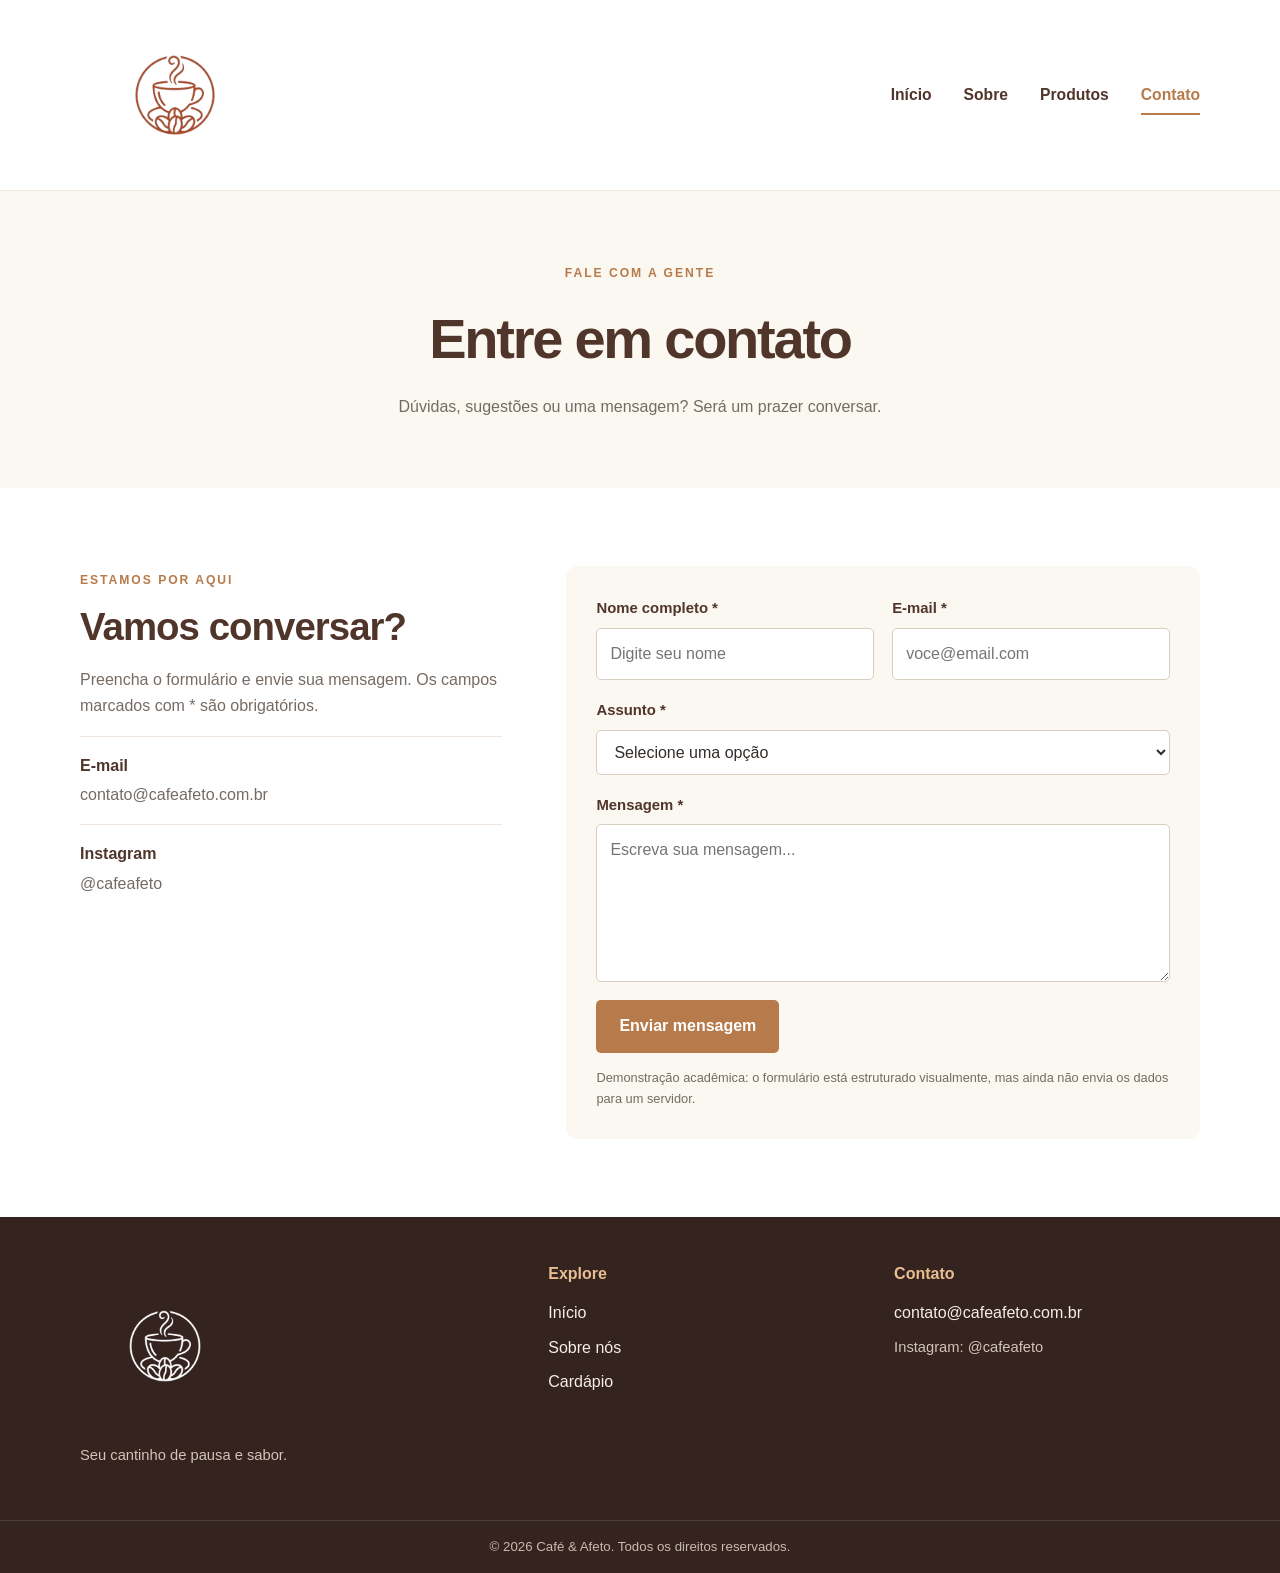
==== contato.html @ ce37642e "primeiro_commit" ====
<!DOCTYPE html>
<html lang="pt-BR">
    <head>
        <meta charset="UTF-8">
        <meta name="viewport" content="width=device-width, initial-scale=1.0">
        <meta name="description" content="Entre em contato com a cafeteria Café & Afeto.">

        <title>Contato | Café & Afeto</title>

        <link rel="stylesheet" href="css/style.css">
    </head>

    <body>
        <header class="site-header">
            <nav class="navbar container" aria-label="Navegação principal">
                <a class="brand" href="index.html">
                    <img src="assets/img/logo.png" alt="Café & Afeto" class="logo">
                </a>

                <ul class="nav-links">
                    <li><a href="index.html">Início</a></li>
                    <li><a href="sobre.html">Sobre</a></li>
                    <li><a href="produtos.html">Produtos</a></li>
                    <li><a class="active" href="contato.html">Contato</a></li>
                </ul>
            </nav>
        </header>

        <main>
            <section class="page-banner">
                <div class="container">
                    <span class="eyebrow">FALE COM A GENTE</span>
                    <h1>Entre em contato</h1>
                    <p>Dúvidas, sugestões ou uma mensagem? Será um prazer conversar.</p>
                </div>
            </section>

            <section class="section container contact-layout">
                <div class="contact-copy">
                    <span class="eyebrow">ESTAMOS POR AQUI</span>
                    <h2>Vamos conversar?</h2>
                    <p>Preencha o formulário e envie sua mensagem. Os campos marcados com * são obrigatórios.</p>

                    <div class="contact-detail">
                        <strong>E-mail</strong>
                        <span>contato@cafeafeto.com.br</span>
                    </div>

                    <div class="contact-detail">
                        <strong>Instagram</strong>
                        <span>@cafeafeto</span>
                    </div>
                </div>

                <form class="contact-form" action="#" method="get">
                    <div class="form-row">
                        <div class="form-group">
                            <label for="nome">Nome completo *</label>
                            <input type="text" id="nome" name="nome" placeholder="Digite seu nome" required>
                        </div>

                        <div class="form-group">
                            <label for="email">E-mail *</label>
                            <input type="email" id="email" name="email" placeholder="voce@email.com" required>
                        </div>
                    </div>

                    <div class="form-group">
                        <label for="assunto">Assunto *</label>
                        <select id="assunto" name="assunto" required>
                            <option value="">Selecione uma opção</option>
                            <option value="duvida">Dúvida</option>
                            <option value="produto">Informações sobre produto</option>
                            <option value="sugestao">Sugestão</option>
                            <option value="outro">Outro</option>
                        </select>
                    </div>

                    <div class="form-group">
                        <label for="mensagem">Mensagem *</label>
                        <textarea id="mensagem" name="mensagem" rows="5" placeholder="Escreva sua mensagem..." required></textarea>
                    </div>

                    <button class="button" type="submit">Enviar mensagem</button>

                    <p class="form-note">
                        Demonstração acadêmica: o formulário está estruturado visualmente, mas ainda não envia os dados para um servidor.
                    </p>
                </form>
            </section>
        </main>

        <footer class="site-footer">
            <div class="container footer-content">
                <div>
                    <img src="assets/img/logo.png" alt="Café & Afeto" class="footer-logo">
                    <p>Seu cantinho de pausa e sabor.</p>
                </div>

                <div>
                    <strong>Explore</strong>
                    <a href="index.html">Início</a>
                    <a href="sobre.html">Sobre nós</a>
                    <a href="produtos.html">Cardápio</a>
                </div>

                <div>
                    <strong>Contato</strong>
                    <a href="mailto:contato@cafeafeto.com.br">contato@cafeafeto.com.br</a>
                    <span>Instagram: @cafeafeto</span>
                </div>
            </div>

            <div class="footer-bottom">
                © 2026 Café & Afeto. Todos os direitos reservados.
            </div>
        </footer>
    </body>
</html>
---- css/style.css ----
/* 1. Variáveis de cores */
:root {
    --coffee: #50352b;
    --coffee-dark: #34231e;
    --caramel: #b77b4b;
    --cream: #fbf7f1;
    --cream-2: #f3ebe1;
    --ink: #342d29;
    --muted: #756b64;
    --white: #ffffff;
    --shadow: 0 12px 32px rgba(58, 39, 29, .09);
}

/* 2. Configurações gerais */
* {
    box-sizing: border-box;
}

html {
    scroll-behavior: smooth;
}

body {
    margin: 0;
    color: var(--ink);
    background: var(--white);
    font-family: Aptos, "Segoe UI", Arial, sans-serif;
    line-height: 1.65;
}

img {
    display: block;
    max-width: 100%;
}

a {
    color: inherit;
    text-decoration: none;
}

.container {
    width: min(1120px, calc(100% - 40px));
    margin: 0 auto;
}

/* 3. Cabeçalho e navegação */
.site-header {
    background: rgba(255, 255, 255, .97);
    border-bottom: 1px solid #eee7df;
    position: relative;
    z-index: 2;
}

.navbar {
    min-height: 86px;
    display: flex;
    align-items: center;
    justify-content: space-between;
    gap: 28px;
}

.logo {
    width: 190px;
    height: auto;
}

.nav-links {
    display: flex;
    gap: 32px;
    list-style: none;
    margin: 0;
    padding: 0;
    align-items: center;
}

.nav-links a {
    color: var(--coffee);
    font-weight: 650;
    font-size: .98rem;
    padding: 10px 0;
    border-bottom: 2px solid transparent;
    transition: .2s;
}

.nav-links a:hover,
.nav-links a.active {
    color: var(--caramel);
    border-color: var(--caramel);
}

/* 4. Banner principal */
.hero {
    min-height: 490px;
    display: flex;
    align-items: center;
    background:
        linear-gradient(
            90deg,
            rgba(42, 27, 21, .88),
            rgba(42, 27, 21, .48)
        ),
        url("../assets/img/cappuccino.jpg") center/cover no-repeat;
    color: white;
}

.hero-content {
    padding-top: 76px;
    padding-bottom: 76px;
    max-width: 1120px;
}

.hero h1 {
    max-width: 690px;
    font-size: clamp(2.5rem, 5vw, 4.2rem);
    line-height: 1.08;
    margin: 14px 0 20px;
    letter-spacing: -.04em;
}

.hero p {
    max-width: 630px;
    color: #f6eee7;
    font-size: 1.12rem;
    margin: 0 0 30px;
}

/* 5. Textos de destaque */
.eyebrow {
    color: var(--caramel);
    font-size: .76rem;
    font-weight: 800;
    letter-spacing: .16em;
}

.hero .eyebrow {
    color: #e9bd91;
}

/* 6. Botões */
.button {
    display: inline-flex;
    justify-content: center;
    align-items: center;
    border: 0;
    border-radius: 5px;
    padding: 13px 23px;
    background: var(--caramel);
    color: white;
    font: inherit;
    font-weight: 700;
    cursor: pointer;
    transition: .2s;
}

.button:hover {
    background: var(--coffee);
    transform: translateY(-1px);
}

.button-outline {
    color: var(--coffee);
    border: 1px solid var(--caramel);
    background: transparent;
}

.button-outline:hover {
    color: white;
}

/* 7. Seções gerais */
.section {
    padding-top: 78px;
    padding-bottom: 78px;
}

.intro-grid,
.story-grid {
    display: grid;
    grid-template-columns: 1fr 1fr;
    align-items: center;
    gap: 64px;
}

h2 {
    color: var(--coffee);
    font-size: clamp(1.9rem, 3vw, 2.7rem);
    line-height: 1.15;
    letter-spacing: -.025em;
    margin: 12px 0 18px;
}

p {
    margin-top: 0;
}

.intro-grid p,
.story-grid p {
    color: var(--muted);
}

.feature-image {
    width: 100%;
    min-height: 300px;
    object-fit: cover;
    border-radius: 12px;
    box-shadow: var(--shadow);
}

.text-link {
    display: inline-block;
    margin-top: 10px;
    color: var(--caramel);
    font-weight: 750;
}

.text-link:hover {
    color: var(--coffee);
}

.section-soft {
    background: var(--cream);
}

/* 8. Títulos das seções */
.section-heading {
    text-align: center;
    max-width: 620px;
    margin: 0 auto 38px;
}

.section-heading p {
    color: var(--muted);
}

/* 9. Produtos e cards */
.product-grid {
    display: grid;
    grid-template-columns: repeat(3, 1fr);
    gap: 24px;
}

.product-grid-four {
    grid-template-columns: repeat(4, 1fr);
}

.product-card {
    background: white;
    border: 1px solid #eee6dd;
    border-radius: 10px;
    overflow: hidden;
    box-shadow: 0 6px 22px rgba(58, 39, 29, .05);
    transition: .2s;
}

.product-card:hover {
    transform: translateY(-4px);
    box-shadow: var(--shadow);
}

.product-card > img {
    width: 100%;
    aspect-ratio: 1.2 / 1;
    object-fit: cover;
    background: var(--cream-2);
}

.product-info {
    padding: 20px;
}

.product-info h2,
.product-info h3 {
    font-size: 1.22rem;
    color: var(--coffee);
    margin: 0 0 8px;
}

.product-info p {
    color: var(--muted);
    font-size: .94rem;
    min-height: 48px;
    margin-bottom: 12px;
}

.product-info strong {
    color: var(--caramel);
    font-size: 1.1rem;
}

.center {
    text-align: center;
    margin-top: 38px;
}

/* 10. Banner das páginas internas */
.page-banner {
    padding: 68px 0;
    background: var(--cream);
    text-align: center;
}

.page-banner h1 {
    color: var(--coffee);
    font-size: clamp(2.4rem, 5vw, 3.5rem);
    margin: 8px 0;
    letter-spacing: -.04em;
}

.page-banner p {
    color: var(--muted);
    margin-bottom: 0;
}

/* 11. Valores e diferenciais */
.values-grid {
    display: grid;
    grid-template-columns: repeat(3, 1fr);
    gap: 24px;
}

.value-card {
    background: white;
    padding: 30px;
    border-radius: 10px;
    text-align: center;
    box-shadow: 0 6px 22px rgba(58, 39, 29, .05);
}

.value-icon {
    color: var(--caramel);
    font-size: 2rem;
}

.value-card h3 {
    color: var(--coffee);
    margin: 10px 0 5px;
}

.value-card p {
    color: var(--muted);
    margin: 0;
}

.menu-note {
    margin-top: 26px;
    color: var(--muted);
    font-size: .88rem;
}

/* 12. Contato */
.contact-layout {
    display: grid;
    grid-template-columns: .8fr 1.2fr;
    gap: 64px;
    align-items: start;
}

.contact-copy p {
    color: var(--muted);
}

.contact-detail {
    border-top: 1px solid #eee6dd;
    padding: 16px 0;
    display: flex;
    flex-direction: column;
    gap: 3px;
}

.contact-detail strong {
    color: var(--coffee);
}

.contact-detail span {
    color: var(--muted);
}

/* 13. Formulário */
.contact-form {
    background: var(--cream);
    border-radius: 12px;
    padding: 30px;
}

.form-row {
    display: grid;
    grid-template-columns: 1fr 1fr;
    gap: 18px;
}

.form-group {
    display: flex;
    flex-direction: column;
    gap: 7px;
    margin-bottom: 18px;
}

.form-group label {
    color: var(--coffee);
    font-weight: 700;
    font-size: .93rem;
}

.form-group input,
.form-group select,
.form-group textarea {
    width: 100%;
    border: 1px solid #d9cec3;
    border-radius: 5px;
    background: white;
    padding: 12px 13px;
    color: var(--ink);
    font: inherit;
}

.form-group input:focus,
.form-group select:focus,
.form-group textarea:focus {
    outline: 2px solid #d6a77d;
    border-color: var(--caramel);
}

.form-group textarea {
    resize: vertical;
}

.form-note {
    color: var(--muted);
    font-size: .8rem;
    margin: 14px 0 0;
}

/* 14. Rodapé */
.site-footer {
    background: var(--coffee-dark);
    color: #f6eee7;
}

.footer-content {
    display: grid;
    grid-template-columns: 1.4fr 1fr 1fr;
    gap: 40px;
    padding-top: 44px;
    padding-bottom: 38px;
}

.footer-logo {
    width: 170px;
    filter: brightness(0) invert(1);
    margin-bottom: 12px;
}

.footer-content p,
.footer-content span {
    color: #d3c3b8;
    font-size: .92rem;
}

.footer-content > div:not(:first-child) {
    display: flex;
    flex-direction: column;
    gap: 8px;
}

.footer-content strong {
    color: #e9bd91;
    margin-bottom: 5px;
}

.footer-content a:hover {
    color: #e9bd91;
}

.footer-bottom {
    border-top: 1px solid rgba(255, 255, 255, .12);
    text-align: center;
    padding: 15px 20px;
    color: #cbbab0;
    font-size: .83rem;
}

/* 15. Responsividade - Tablets */
@media (max-width: 850px) {
    .product-grid-four {
        grid-template-columns: repeat(2, 1fr);
    }

    .intro-grid,
    .story-grid,
    .contact-layout {
        gap: 34px;
    }
}

/* 16. Responsividade - Celulares */
@media (max-width: 640px) {
    .navbar {
        flex-direction: column;
        justify-content: center;
        padding: 16px 0;
        gap: 12px;
    }

    .logo {
        width: 160px;
    }

    .nav-links {
        flex-wrap: wrap;
        justify-content: center;
        gap: 10px 22px;
    }

    .hero {
        min-height: 430px;
    }

    .hero-content {
        padding-top: 55px;
        padding-bottom: 55px;
    }

    .intro-grid,
    .story-grid,
    .contact-layout,
    .footer-content {
        grid-template-columns: 1fr;
    }

    .section {
        padding-top: 55px;
        padding-bottom: 55px;
    }

    .product-grid,
    .product-grid-four,
    .values-grid {
        grid-template-columns: 1fr;
    }

    .form-row {
        grid-template-columns: 1fr;
        gap: 0;
    }

    .contact-form {
        padding: 22px;
    }

    .footer-content {
        gap: 24px;
    }
}
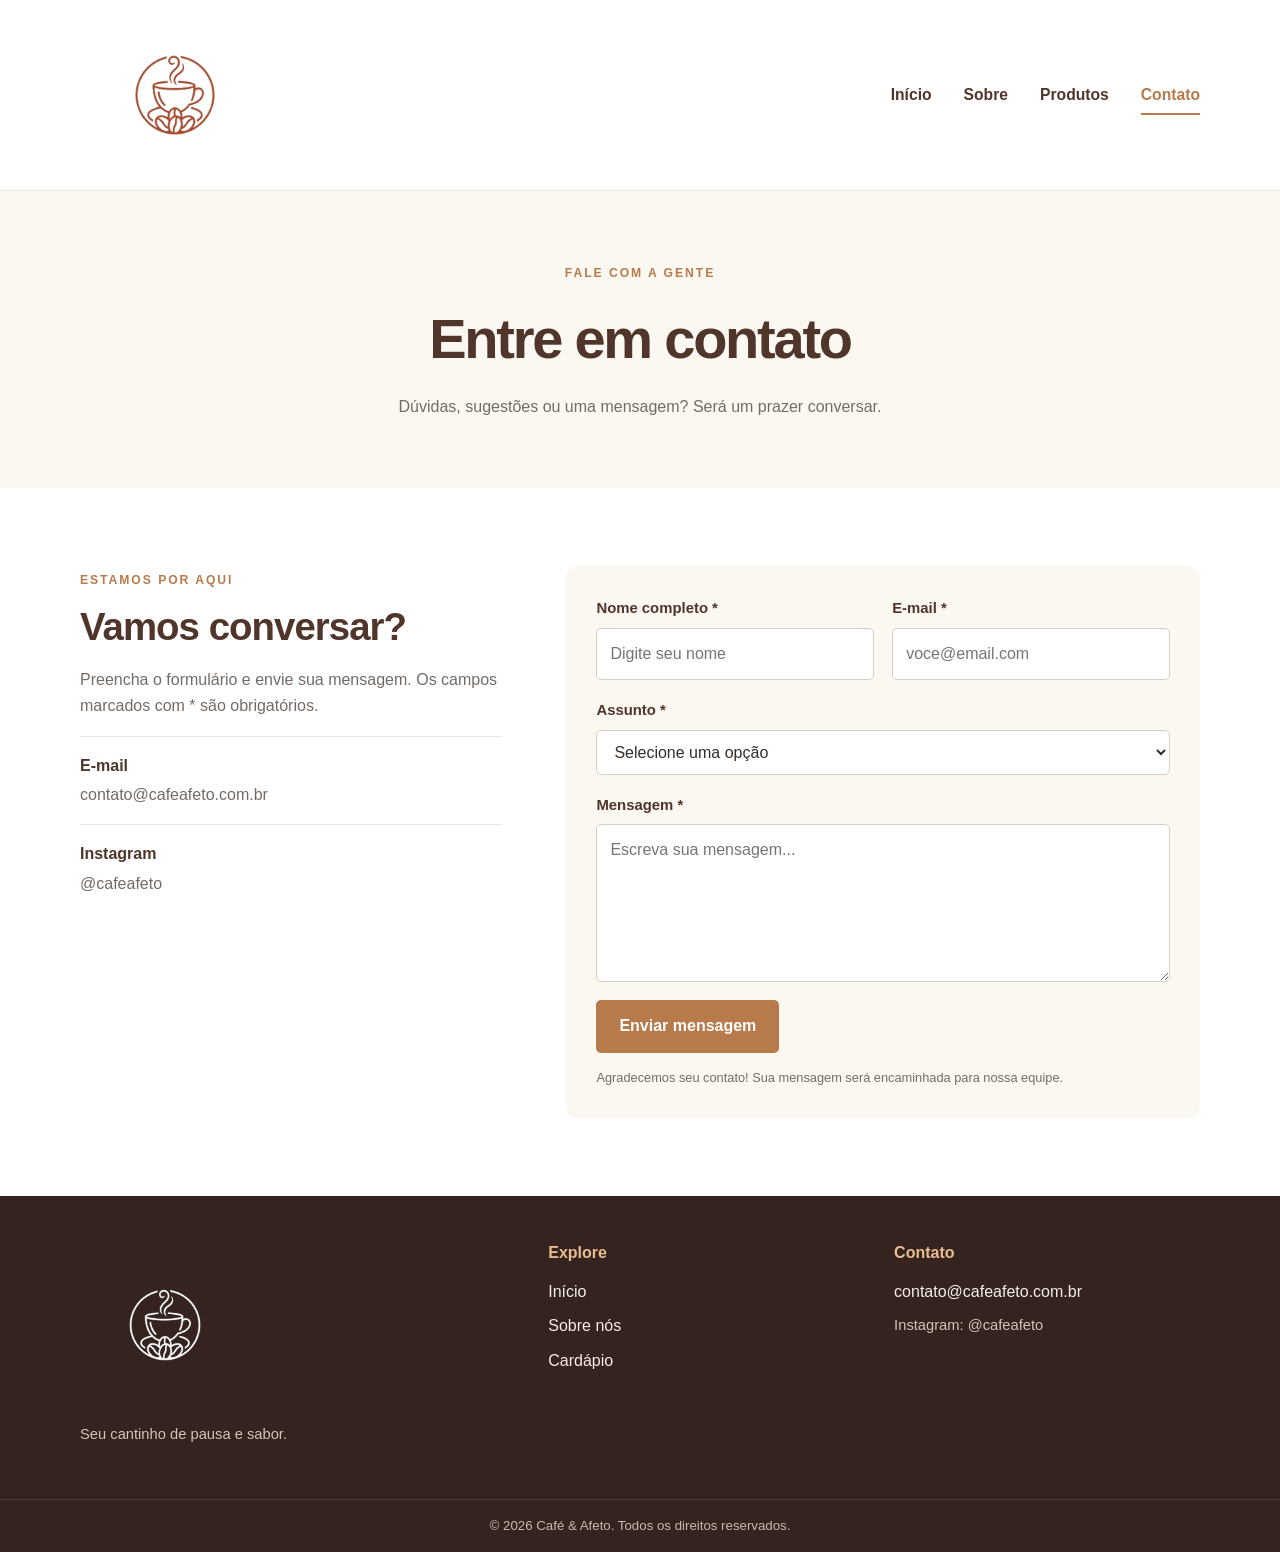
==== commit d9048cde: "primeiro_commit" ====
--- a/contato.html
+++ b/contato.html
@@ -1,6 +1,7 @@
 
 <!DOCTYPE html>
 <html lang="pt-BR">
+
     <head>
         <meta charset="UTF-8">
         <meta name="viewport" content="width=device-width, initial-scale=1.0">
@@ -12,8 +13,12 @@
     </head>
 
     <body>
+
+        <!-- Cabeçalho e navegação -->
         <header class="site-header">
+
             <nav class="navbar container" aria-label="Navegação principal">
+
                 <a class="brand" href="index.html">
                     <img src="assets/img/logo.png" alt="Café & Afeto" class="logo">
                 </a>
@@ -24,23 +29,46 @@
                     <li><a href="produtos.html">Produtos</a></li>
                     <li><a class="active" href="contato.html">Contato</a></li>
                 </ul>
+
             </nav>
+
         </header>
 
+        <!-- Conteúdo principal -->
         <main>
+
+            <!-- Banner da página -->
             <section class="page-banner">
+
                 <div class="container">
+
                     <span class="eyebrow">FALE COM A GENTE</span>
+
                     <h1>Entre em contato</h1>
-                    <p>Dúvidas, sugestões ou uma mensagem? Será um prazer conversar.</p>
-                </div>
+
+                    <p>
+                        Dúvidas, sugestões ou uma mensagem?
+                        Será um prazer conversar.
+                    </p>
+
+                </div>
+
             </section>
 
+            <!-- Seção de contato -->
             <section class="section container contact-layout">
+
+                <!-- Informações de contato -->
                 <div class="contact-copy">
+
                     <span class="eyebrow">ESTAMOS POR AQUI</span>
+
                     <h2>Vamos conversar?</h2>
-                    <p>Preencha o formulário e envie sua mensagem. Os campos marcados com * são obrigatórios.</p>
+
+                    <p>
+                        Preencha o formulário e envie sua mensagem.
+                        Os campos marcados com * são obrigatórios.
+                    </p>
 
                     <div class="contact-detail">
                         <strong>E-mail</strong>
@@ -51,50 +79,118 @@
                         <strong>Instagram</strong>
                         <span>@cafeafeto</span>
                     </div>
-                </div>
-
-                <form class="contact-form" action="#" method="get">
+
+                </div>
+
+                <!-- Formulário integrado ao StaticForms -->
+                <form
+                    action="https://api.staticforms.xyz/submit"
+                    method="POST"
+                    class="contact-form"
+                >
+
+                    <!-- Chave de acesso -->
+                    <input
+                        type="hidden"
+                        name="accessKey"
+                        value="5f63f483-cc87-4ed5-995f-f0e4659b6719"
+                    >
+
+                    <!-- Nome e e-mail -->
                     <div class="form-row">
+
                         <div class="form-group">
+
                             <label for="nome">Nome completo *</label>
-                            <input type="text" id="nome" name="nome" placeholder="Digite seu nome" required>
+
+                            <input
+                                type="text"
+                                id="nome"
+                                name="name"
+                                placeholder="Digite seu nome"
+                                required
+                            >
+
                         </div>
 
                         <div class="form-group">
+
                             <label for="email">E-mail *</label>
-                            <input type="email" id="email" name="email" placeholder="voce@email.com" required>
+
+                            <input
+                                type="email"
+                                id="email"
+                                name="email"
+                                placeholder="voce@email.com"
+                                required
+                            >
+
                         </div>
-                    </div>
-
+
+                    </div>
+
+                    <!-- Assunto -->
                     <div class="form-group">
+
                         <label for="assunto">Assunto *</label>
-                        <select id="assunto" name="assunto" required>
+
+                        <select
+                            id="assunto"
+                            name="subject"
+                            required
+                        >
                             <option value="">Selecione uma opção</option>
                             <option value="duvida">Dúvida</option>
                             <option value="produto">Informações sobre produto</option>
                             <option value="sugestao">Sugestão</option>
                             <option value="outro">Outro</option>
                         </select>
-                    </div>
-
+
+                    </div>
+
+                    <!-- Mensagem -->
                     <div class="form-group">
+
                         <label for="mensagem">Mensagem *</label>
-                        <textarea id="mensagem" name="mensagem" rows="5" placeholder="Escreva sua mensagem..." required></textarea>
-                    </div>
-
-                    <button class="button" type="submit">Enviar mensagem</button>
+
+                        <textarea
+                            id="mensagem"
+                            name="message"
+                            rows="5"
+                            placeholder="Escreva sua mensagem..."
+                            required
+                        ></textarea>
+
+                    </div>
+
+                    <!-- Botão de envio -->
+                    <button class="button" type="submit">
+                        Enviar mensagem
+                    </button>
 
                     <p class="form-note">
-                        Demonstração acadêmica: o formulário está estruturado visualmente, mas ainda não envia os dados para um servidor.
+                        Agradecemos seu contato!
+                        Sua mensagem será encaminhada para nossa equipe.
                     </p>
+
                 </form>
+
             </section>
+
         </main>
 
+        <!-- Rodapé -->
         <footer class="site-footer">
+
             <div class="container footer-content">
+
                 <div>
-                    <img src="assets/img/logo.png" alt="Café & Afeto" class="footer-logo">
+                    <img
+                        src="assets/img/logo.png"
+                        alt="Café & Afeto"
+                        class="footer-logo"
+                    >
+
                     <p>Seu cantinho de pausa e sabor.</p>
                 </div>
 
@@ -107,14 +203,20 @@
 
                 <div>
                     <strong>Contato</strong>
-                    <a href="mailto:contato@cafeafeto.com.br">contato@cafeafeto.com.br</a>
+                    <a href="mailto:contato@cafeafeto.com.br">
+                        contato@cafeafeto.com.br
+                    </a>
                     <span>Instagram: @cafeafeto</span>
                 </div>
+
             </div>
 
             <div class="footer-bottom">
                 © 2026 Café & Afeto. Todos os direitos reservados.
             </div>
+
         </footer>
+
     </body>
+
 </html>
